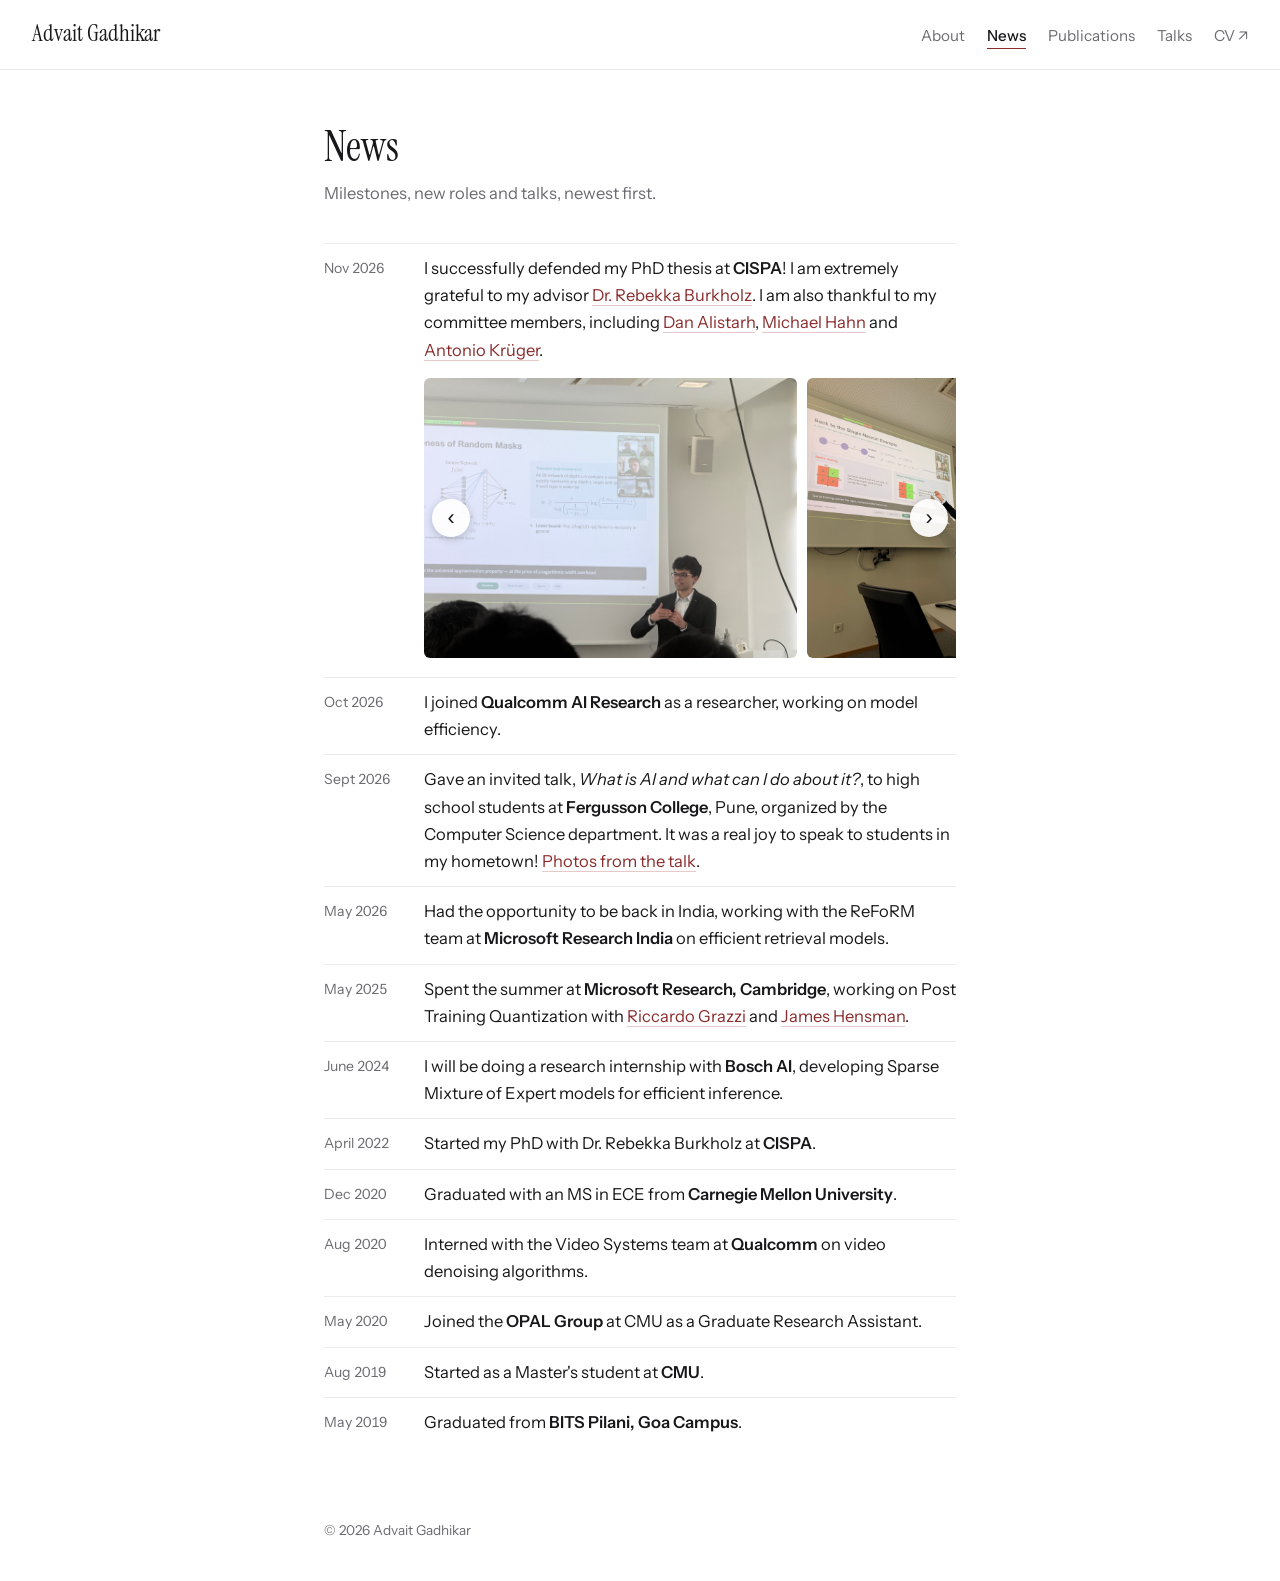
==== news.html @ fde39423 "Redesign site: minimal multi-page layout with News, Publications and Talks pages Co-Authored-By: Cla" ====
<!DOCTYPE html>
<html lang="en">
<head>
  <meta charset="utf-8">
  <meta name="viewport" content="width=device-width, initial-scale=1">
  <title>News · Advait Gadhikar</title>
  <meta name="description" content="News and timeline for Advait Gadhikar.">
  <meta name="author" content="Advait Gadhikar">
  <link rel="preconnect" href="https://fonts.googleapis.com">
  <link rel="preconnect" href="https://fonts.gstatic.com" crossorigin>
  <link rel="stylesheet" href="https://fonts.googleapis.com/css2?family=Instrument+Sans:wght@400;500;600&family=Instrument+Serif&display=swap">
  <link rel="stylesheet" href="site.css">
</head>
<body>
  <header class="site-header">
    <a class="site-name" href="index.html">Advait Gadhikar</a>
    <nav class="site-nav" aria-label="Main">
      <a href="index.html">About</a>
      <a href="news.html" aria-current="page">News</a>
      <a href="publications.html">Publications</a>
      <a href="talks.html">Talks</a>
      <a href="https://docs.google.com/document/d/1LZImtrtO61S3NbdRR1NJILOU9vVVUy9l0H4n126_KV4/edit?usp=sharing" target="_blank" rel="noopener">CV ↗</a>
    </nav>
  </header>

  <main>
    <h1 class="page-title">News</h1>
    <p class="page-intro">Milestones, new roles and talks, newest first.</p>

    <ul class="rows">
      <li>
        <span class="date">Nov 2026</span>
        <div class="entry">
          I successfully defended my PhD thesis at <strong>CISPA</strong>! I am extremely grateful to my advisor <a href="https://sites.google.com/view/rebekkaburkholz/">Dr. Rebekka Burkholz</a>. I am also thankful to my committee members, including <a href="https://daslab.ista.ac.at/">Dan Alistarh</a>, <a href="https://www.mhahn.info/">Michael Hahn</a> and <a href="https://umtl.cs.uni-saarland.de/people/prof.-dr.-antonio-kr%C3%BCger.html">Antonio Krüger</a>.
          <div class="slideshow">
            <button class="slide-btn prev" aria-label="Previous photo">&lsaquo;</button>
            <div class="slides">
              <a href="images/phd-defense/1.jpg"><img src="images/phd-defense/1.jpg" alt="Presenting the expressiveness of random masks during the PhD defense" loading="lazy"></a>
              <a href="images/phd-defense/2.jpg"><img src="images/phd-defense/2.jpg" alt="Explaining the single neuron example during the PhD defense" loading="lazy"></a>
              <a href="images/phd-defense/3.jpg"><img src="images/phd-defense/3.jpg" alt="Wearing the graduation hat after the defense" loading="lazy"></a>
              <a href="images/phd-defense/5.jpg"><img src="images/phd-defense/5.jpg" alt="In front of the CISPA building after the defense" loading="lazy"></a>
              <a href="images/phd-defense/4.jpg"><img src="images/phd-defense/4.jpg" alt="Celebrating with friends and colleagues in Saarbrücken" loading="lazy"></a>
            </div>
            <button class="slide-btn next" aria-label="Next photo">&rsaquo;</button>
          </div>
        </div>
      </li>
      <li><span class="date">Oct 2026</span><span class="entry">I joined <strong>Qualcomm AI Research</strong> as a researcher, working on model efficiency.</span></li>
      <li><span class="date">Sept 2026</span><span class="entry">Gave an invited talk, <em>What is AI and what can I do about it?</em>, to high school students at <strong>Fergusson College</strong>, Pune, organized by the Computer Science department. It was a real joy to speak to students in my hometown! <a href="talks.html">Photos from the talk</a>.</span></li>
      <li><span class="date">May 2026</span><span class="entry">Had the opportunity to be back in India, working with the ReFoRM team at <strong>Microsoft Research India</strong> on efficient retrieval models.</span></li>
      <li><span class="date">May 2025</span><span class="entry">Spent the summer at <strong>Microsoft Research, Cambridge</strong>, working on Post Training Quantization with <a href="https://prolearner.github.io/riccardograzzi.github.io/">Riccardo Grazzi</a> and <a href="https://scholar.google.com/citations?user=l8dX3ssAAAAJ&amp;hl=en">James Hensman</a>.</span></li>
      <li><span class="date">June 2024</span><span class="entry">I will be doing a research internship with <strong>Bosch AI</strong>, developing Sparse Mixture of Expert models for efficient inference.</span></li>
      <li><span class="date">April 2022</span><span class="entry">Started my PhD with Dr. Rebekka Burkholz at <strong>CISPA</strong>.</span></li>
      <li><span class="date">Dec 2020</span><span class="entry">Graduated with an MS in ECE from <strong>Carnegie Mellon University</strong>.</span></li>
      <li><span class="date">Aug 2020</span><span class="entry">Interned with the Video Systems team at <strong>Qualcomm</strong> on video denoising algorithms.</span></li>
      <li><span class="date">May 2020</span><span class="entry">Joined the <strong>OPAL Group</strong> at CMU as a Graduate Research Assistant.</span></li>
      <li><span class="date">Aug 2019</span><span class="entry">Started as a Master's student at <strong>CMU</strong>.</span></li>
      <li><span class="date">May 2019</span><span class="entry">Graduated from <strong>BITS Pilani, Goa Campus</strong>.</span></li>
    </ul>
  </main>

  <footer class="site-footer">© 2026 Advait Gadhikar</footer>
  <script src="site.js"></script>
</body>
</html>
---- site.css ----
/* Shared styles for every page of the site. */

:root {
  --bg: #ffffff;
  --ink: #18181a;
  --muted: #6b6b70;
  --line: #ececee;
  --accent: #8a2c2c;
  --accent-line: #e6caca;
  --thumb-bg: #ffffff;
  --serif: "Instrument Serif", Georgia, "Times New Roman", serif;
  --sans: "Instrument Sans", system-ui, -apple-system, "Segoe UI", Helvetica, Arial, sans-serif;
}

@media (prefers-color-scheme: dark) {
  :root {
    color-scheme: dark;
    --bg: #151517;
    --ink: #ececee;
    --muted: #a0a0a6;
    --line: #2a2a2e;
    --accent: #e39a92;
    --accent-line: #5a3532;
    --thumb-bg: #f4f4f5;
  }
}

* { box-sizing: border-box; }

html { -webkit-text-size-adjust: 100%; }

body {
  margin: 0;
  background: var(--bg);
  color: var(--ink);
  font-family: var(--sans);
  font-size: 16.5px;
  line-height: 1.65;
}

a { color: inherit; text-decoration: none; }

a:focus-visible,
button:focus-visible {
  outline: 2px solid var(--accent);
  outline-offset: 2px;
  border-radius: 2px;
}

img { max-width: 100%; display: block; }

/* ---------- Header and navigation ---------- */

.site-header {
  display: flex;
  justify-content: space-between;
  align-items: baseline;
  flex-wrap: wrap;
  gap: 8px 24px;
  padding: 20px 32px;
  border-bottom: 1px solid var(--line);
}

.site-name {
  font-family: var(--serif);
  font-size: 1.45rem;
  line-height: 1.2;
}

.site-nav {
  display: flex;
  flex-wrap: wrap;
  gap: 4px 22px;
  font-size: 0.95rem;
  color: var(--muted);
}

.site-nav a:hover { color: var(--ink); }

.site-nav a[aria-current="page"] {
  color: var(--ink);
  font-weight: 500;
  border-bottom: 1.5px solid var(--accent);
}

/* ---------- Page body ---------- */

main {
  max-width: 680px;
  margin: 0 auto;
  padding: 56px 24px 72px;
}

main p { margin: 0 0 14px; }

main p a,
.entry a,
.pub .title a {
  border-bottom: 1px solid var(--accent-line);
  transition: border-color 0.15s ease;
}

main p a,
.entry a { color: var(--accent); }

main p a:hover,
.entry a:hover,
.pub .title a:hover { border-color: var(--accent); }

h1.page-title {
  font-family: var(--serif);
  font-weight: 400;
  font-size: 2.6rem;
  line-height: 1.05;
  margin: 0 0 10px;
  text-wrap: balance;
}

.page-intro {
  color: var(--muted);
  margin: 0 0 36px;
}

h2.label {
  font-size: 0.78rem;
  font-weight: 500;
  text-transform: uppercase;
  letter-spacing: 0.1em;
  color: var(--muted);
  margin: 44px 0 12px;
}

/* ---------- Home ---------- */

.hello {
  display: flex;
  align-items: center;
  gap: 22px;
  margin-bottom: 30px;
}

.hello img {
  width: 96px;
  height: 96px;
  border-radius: 50%;
  object-fit: cover;
  flex-shrink: 0;
}

.hello h1 {
  font-family: var(--serif);
  font-weight: 400;
  font-size: 2.7rem;
  line-height: 1.05;
  margin: 0;
}

.hello p {
  margin: 4px 0 0;
  color: var(--muted);
}

.contact {
  display: flex;
  flex-wrap: wrap;
  gap: 6px 20px;
  margin-top: 18px;
  font-size: 0.95rem;
}

.contact a {
  color: var(--ink);
  border-bottom: 1px solid var(--line);
}

.contact a:hover { border-color: var(--accent); }

.more {
  display: inline-block;
  margin-top: 14px;
  color: var(--accent);
  font-size: 0.95rem;
}

.more:hover { text-decoration: underline; text-underline-offset: 3px; }

/* ---------- Dated rows (news, recent items) ---------- */

.rows {
  list-style: none;
  margin: 0;
  padding: 0;
}

.rows > li {
  display: grid;
  grid-template-columns: 84px minmax(0, 1fr);
  gap: 16px;
  padding: 11px 0;
  border-top: 1px solid var(--line);
}

.rows .date {
  color: var(--muted);
  font-size: 0.88rem;
  font-variant-numeric: tabular-nums;
  padding-top: 2px;
}

.entry strong { font-weight: 600; }

/* ---------- Publications ---------- */

.year {
  font-size: 0.82rem;
  font-weight: 500;
  color: var(--muted);
  letter-spacing: 0.06em;
  margin: 34px 0 6px;
  font-variant-numeric: tabular-nums;
}

.pubs {
  list-style: none;
  margin: 0;
  padding: 0;
}

.pub {
  display: grid;
  grid-template-columns: 132px minmax(0, 1fr);
  gap: 20px;
  padding: 16px 0;
  border-top: 1px solid var(--line);
}

.pub.no-thumb { grid-template-columns: minmax(0, 1fr); }

.pub .thumb img {
  width: 132px;
  height: 88px;
  object-fit: contain;
  background: var(--thumb-bg);
  border: 1px solid var(--line);
  border-radius: 6px;
}

.pub .title {
  font-weight: 500;
  line-height: 1.4;
}

.pub .authors {
  color: var(--muted);
  font-size: 0.92rem;
  margin-top: 3px;
}

.pub .authors strong {
  color: var(--ink);
  font-weight: 600;
}

.pub .venue {
  font-size: 0.85rem;
  color: var(--accent);
  margin-top: 3px;
}

/* Compact paper rows on the home page */
.selected .title {
  font-weight: 500;
  border-bottom: 1px solid var(--line);
}

.selected .title:hover { border-color: var(--accent); }
.selected .authors { color: var(--muted); font-size: 0.92rem; }

/* ---------- Talks ---------- */

.talk {
  padding: 22px 0 10px;
  border-top: 1px solid var(--line);
}

.talk h2 {
  font-family: var(--serif);
  font-weight: 400;
  font-size: 1.7rem;
  line-height: 1.15;
  margin: 0 0 4px;
  text-wrap: balance;
}

.talk .where {
  color: var(--muted);
  font-size: 0.95rem;
  margin: 0 0 12px;
}

/* ---------- Photo slideshow ---------- */

.slideshow {
  position: relative;
  margin-top: 14px;
}

.slides {
  display: flex;
  gap: 10px;
  overflow-x: auto;
  scroll-snap-type: x mandatory;
  scroll-behavior: smooth;
  padding-bottom: 8px;
}

.slides a {
  flex-shrink: 0;
  scroll-snap-align: start;
  border-bottom: none;
}

.slides img {
  height: 280px;
  width: auto;
  border-radius: 6px;
}

.slide-btn {
  position: absolute;
  top: 140px;
  transform: translateY(-50%);
  width: 38px;
  height: 38px;
  border: none;
  border-radius: 50%;
  background: rgba(255, 255, 255, 0.92);
  box-shadow: 0 2px 8px rgba(0, 0, 0, 0.2);
  color: #18181a;
  font-size: 1.35rem;
  line-height: 1;
  cursor: pointer;
}

.slide-btn.prev { left: 8px; }
.slide-btn.next { right: 8px; }

/* ---------- Footer ---------- */

.site-footer {
  max-width: 680px;
  margin: 0 auto;
  padding: 0 24px 40px;
  color: var(--muted);
  font-size: 0.85rem;
}

/* ---------- Phones ---------- */

@media (max-width: 640px) {
  body { font-size: 16px; }

  .site-header { padding: 16px 20px; }

  main { padding: 36px 20px 56px; }

  .site-footer { padding: 0 20px 32px; }

  .hello { gap: 16px; }
  .hello img { width: 76px; height: 76px; }
  .hello h1 { font-size: 2.15rem; }

  h1.page-title { font-size: 2.2rem; }

  .rows > li {
    grid-template-columns: minmax(0, 1fr);
    gap: 2px;
  }

  .pub { grid-template-columns: minmax(0, 1fr); gap: 10px; }
  .pub .thumb img { width: 100%; height: 150px; }

  .slides img { height: 210px; }
  .slide-btn { top: 105px; }
}

@media (prefers-reduced-motion: reduce) {
  .slides { scroll-behavior: auto; }
}
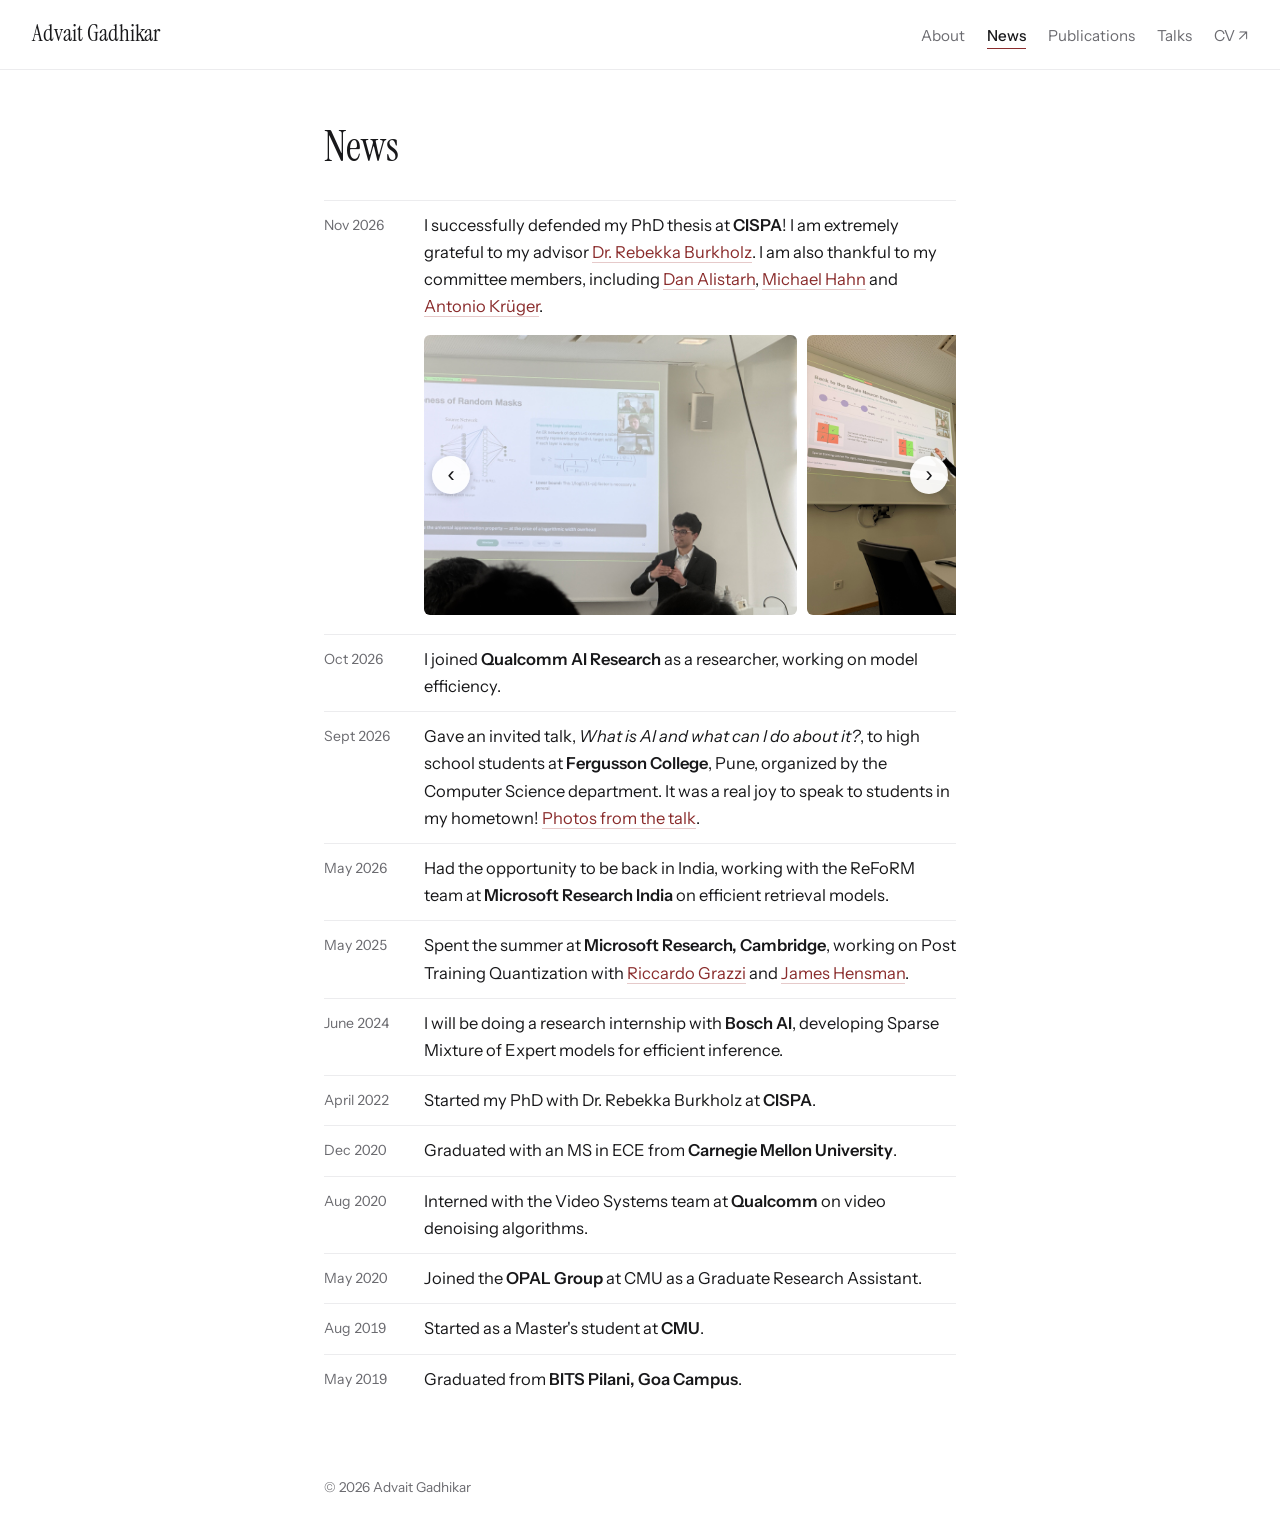
==== commit 3fd3de3b: "Talks page: add HAICON and Cohere talks; drop News subtitle Co-Authored-By: Claude Opus 5.5 <noreply" ====
--- a/news.html
+++ b/news.html
@@ -25,8 +25,6 @@
 
   <main>
     <h1 class="page-title">News</h1>
-    <p class="page-intro">Milestones, new roles and talks, newest first.</p>
-
     <ul class="rows">
       <li>
         <span class="date">Nov 2026</span>
--- a/site.css
+++ b/site.css
@@ -120,6 +120,8 @@
   color: var(--muted);
   margin: 0 0 36px;
 }
+
+h1.page-title + .rows { margin-top: 30px; }
 
 h2.label {
   font-size: 0.78rem;
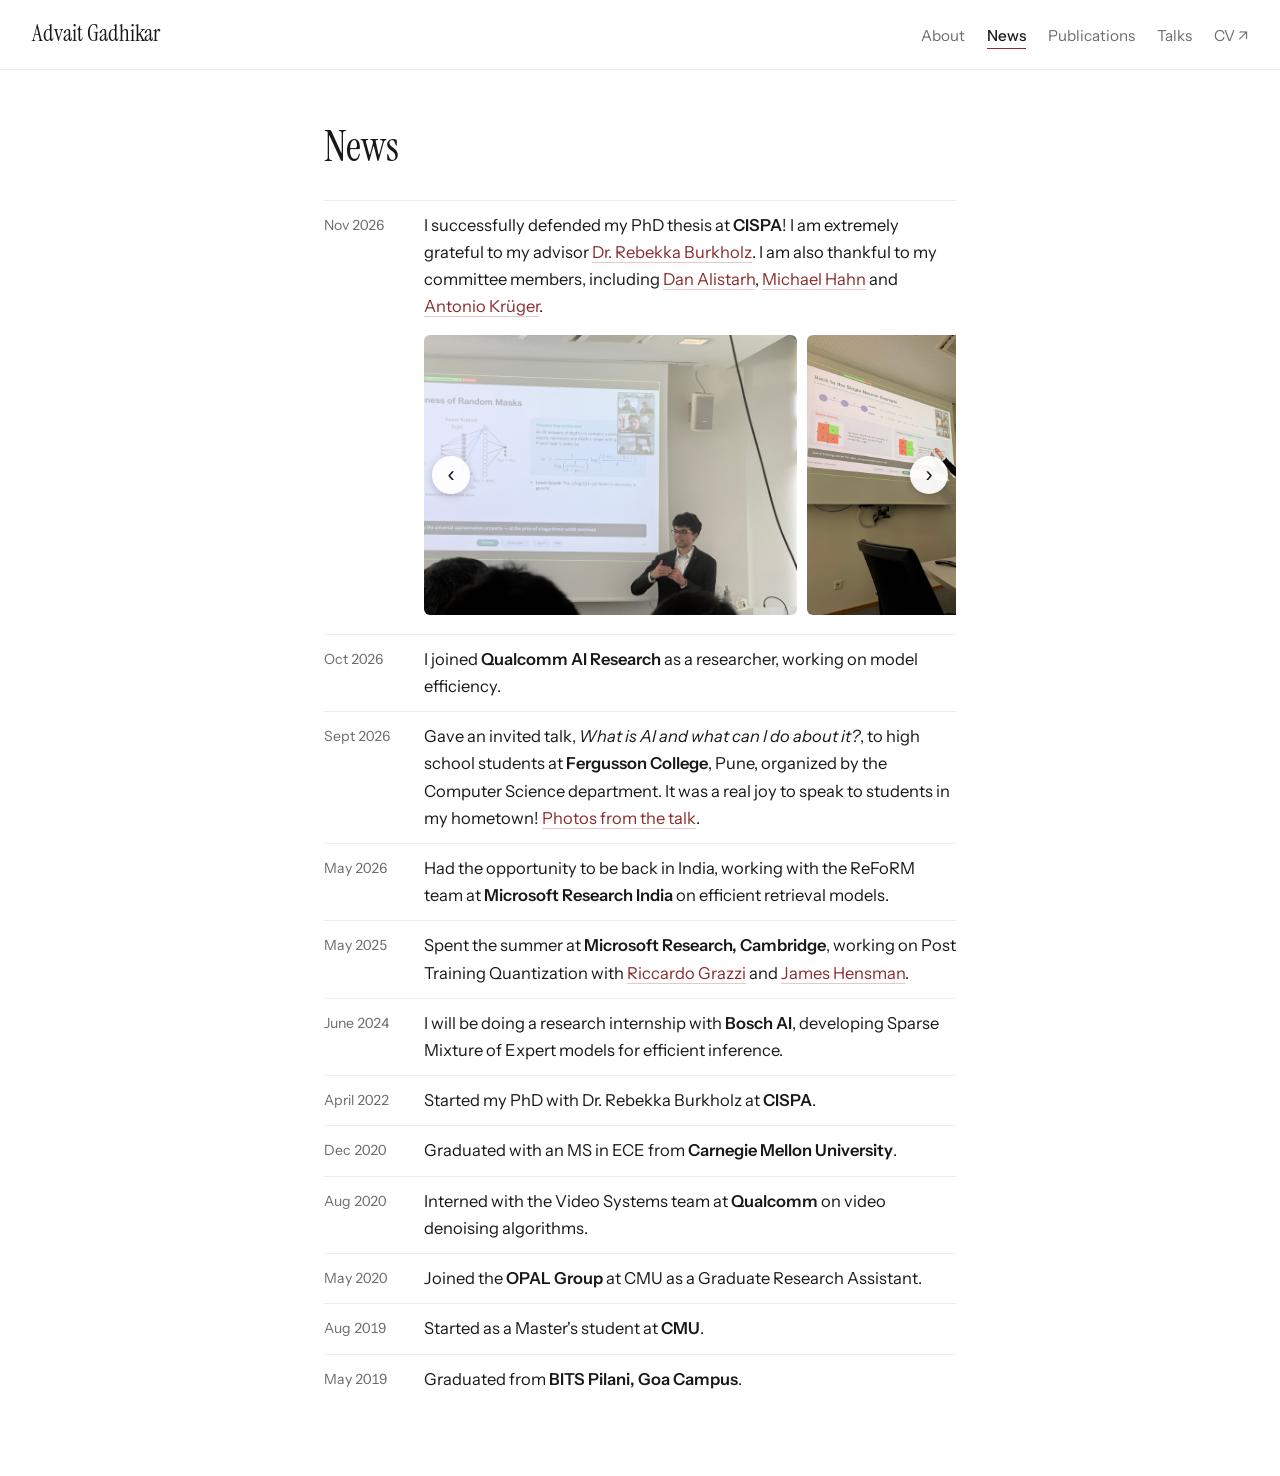
==== commit f8d02ae4: "Remove copyright footer Co-Authored-By: Claude Opus 5.5 <noreply@anthropic.com>" ====
--- a/news.html
+++ b/news.html
@@ -57,7 +57,6 @@
     </ul>
   </main>
 
-  <footer class="site-footer">© 2026 Advait Gadhikar</footer>
   <script src="site.js"></script>
 </body>
 </html>
--- a/site.css
+++ b/site.css
@@ -121,7 +121,8 @@
   margin: 0 0 36px;
 }
 
-h1.page-title + .rows { margin-top: 30px; }
+h1.page-title + .rows,
+h1.page-title + .talk { margin-top: 30px; }
 
 h2.label {
   font-size: 0.78rem;
@@ -347,16 +348,6 @@
 .slide-btn.prev { left: 8px; }
 .slide-btn.next { right: 8px; }
 
-/* ---------- Footer ---------- */
-
-.site-footer {
-  max-width: 680px;
-  margin: 0 auto;
-  padding: 0 24px 40px;
-  color: var(--muted);
-  font-size: 0.85rem;
-}
-
 /* ---------- Phones ---------- */
 
 @media (max-width: 640px) {
@@ -366,7 +357,6 @@
 
   main { padding: 36px 20px 56px; }
 
-  .site-footer { padding: 0 20px 32px; }
 
   .hello { gap: 16px; }
   .hello img { width: 76px; height: 76px; }
